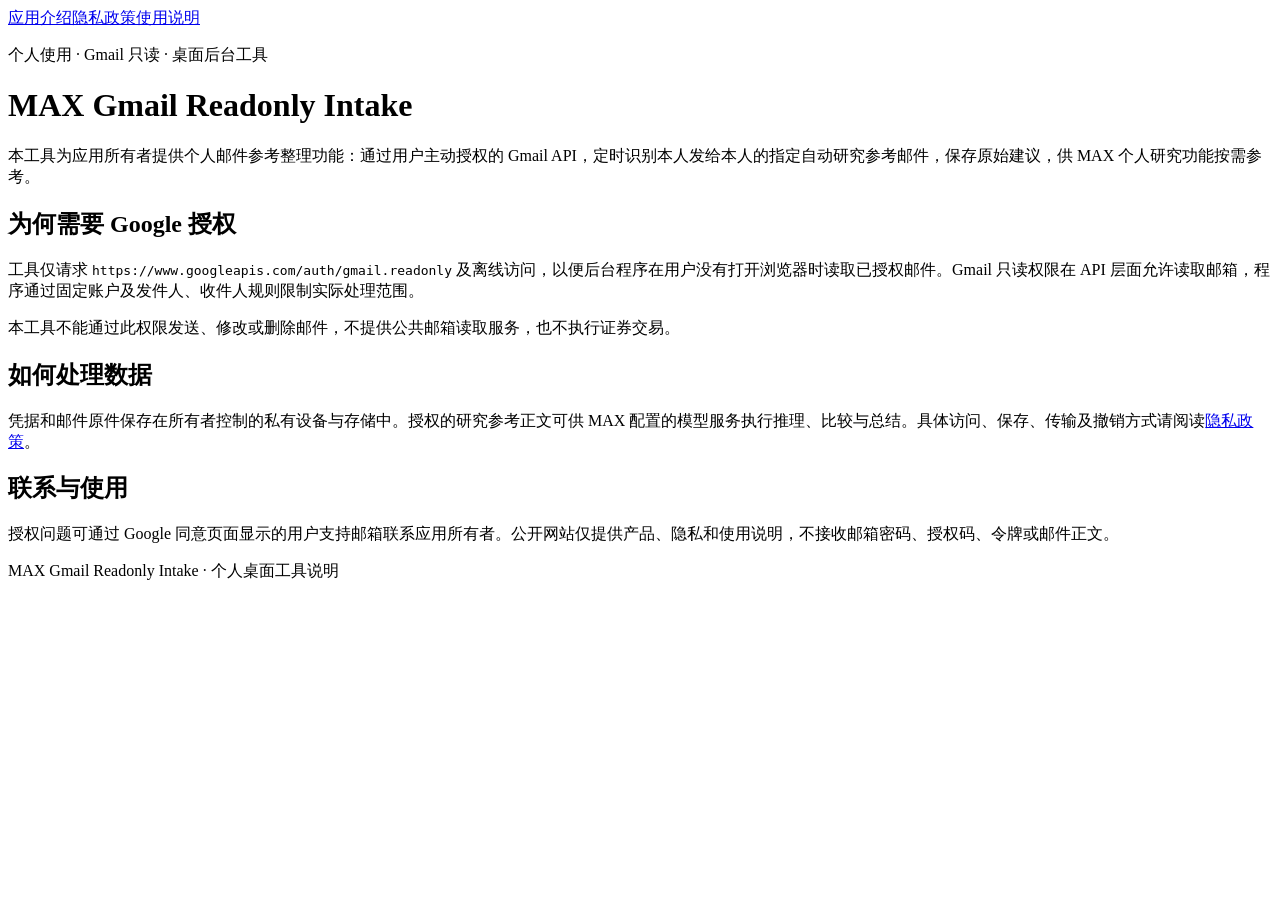
==== index.html @ 9c751a8e "Publish index.html for personal mail OAuth information" ====
<!doctype html>
<html lang="zh-CN"><head><meta charset="utf-8"><meta name="viewport" content="width=device-width,initial-scale=1"><title>MAX Gmail Readonly Intake</title><meta name="description" content="MAX Gmail Readonly Intake 个人只读邮件工具的用途、隐私政策与使用说明。"><link rel="stylesheet" href="style.css"></head><body><main><nav aria-label="页面导航"><a href="index.html">应用介绍</a><a href="privacy.html">隐私政策</a><a href="terms.html">使用说明</a></nav><p class="eyebrow">个人使用 · Gmail 只读 · 桌面后台工具</p><h1>MAX Gmail Readonly Intake</h1><p>本工具为应用所有者提供个人邮件参考整理功能：通过用户主动授权的 Gmail API，定时识别本人发给本人的指定自动研究参考邮件，保存原始建议，供 MAX 个人研究功能按需参考。</p><h2>为何需要 Google 授权</h2><p>工具仅请求 <code>https://www.googleapis.com/auth/gmail.readonly</code> 及离线访问，以便后台程序在用户没有打开浏览器时读取已授权邮件。Gmail 只读权限在 API 层面允许读取邮箱，程序通过固定账户及发件人、收件人规则限制实际处理范围。</p><p>本工具不能通过此权限发送、修改或删除邮件，不提供公共邮箱读取服务，也不执行证券交易。</p><h2>如何处理数据</h2><p>凭据和邮件原件保存在所有者控制的私有设备与存储中。授权的研究参考正文可供 MAX 配置的模型服务执行推理、比较与总结。具体访问、保存、传输及撤销方式请阅读<a href="privacy.html">隐私政策</a>。</p><h2>联系与使用</h2><p>授权问题可通过 Google 同意页面显示的用户支持邮箱联系应用所有者。公开网站仅提供产品、隐私和使用说明，不接收邮箱密码、授权码、令牌或邮件正文。</p><footer>MAX Gmail Readonly Intake · 个人桌面工具说明</footer></main></body></html>
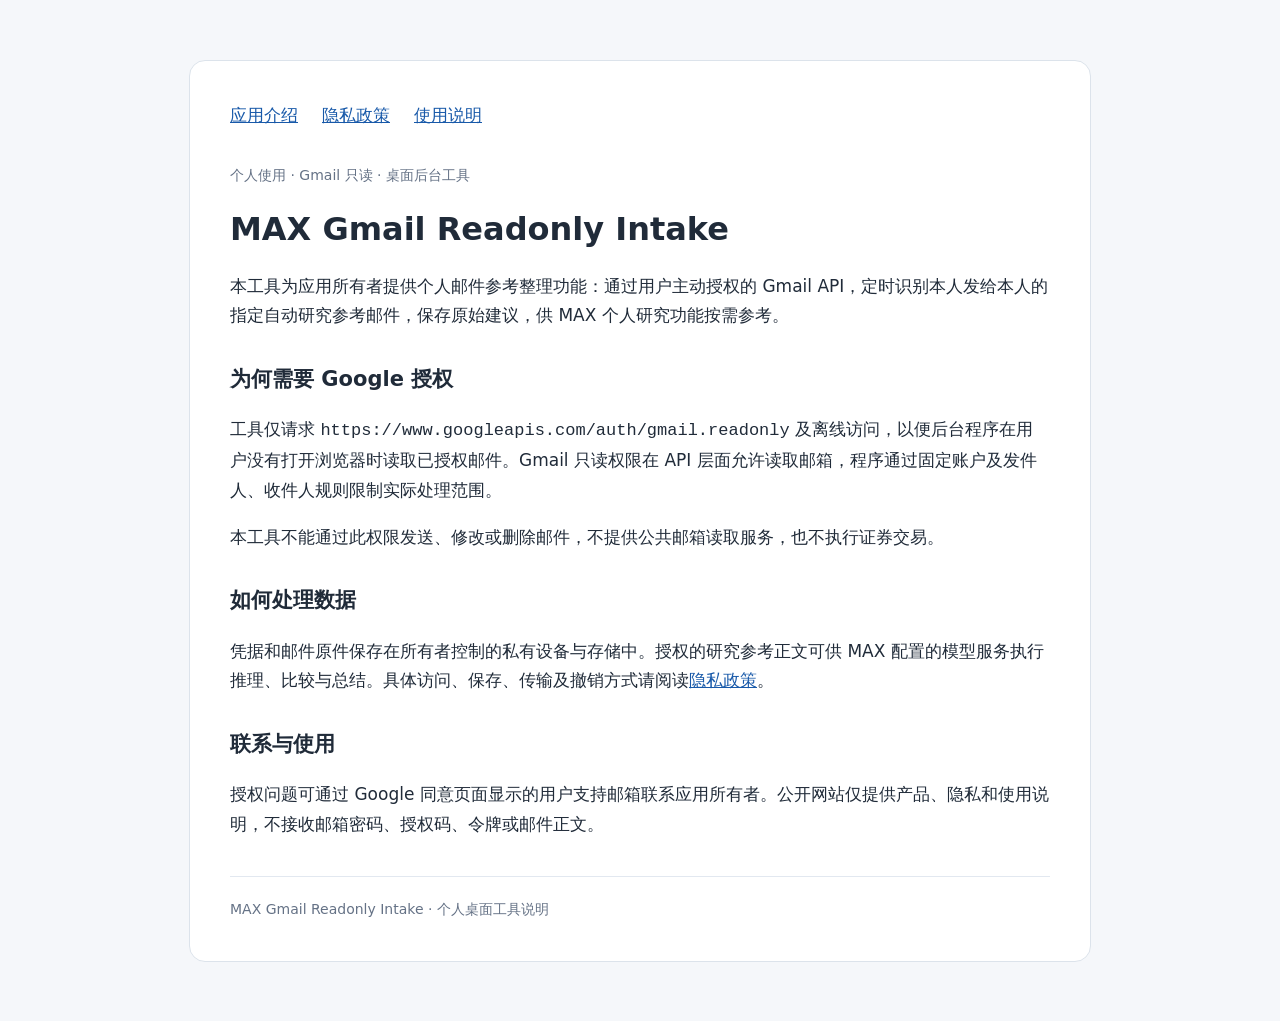
==== commit 12ef48f6: "Verify site ownership for Google OAuth application domain" ====
--- a/index.html
+++ b/index.html
@@ -1,2 +1,2 @@
 <!doctype html>
-<html lang="zh-CN"><head><meta charset="utf-8"><meta name="viewport" content="width=device-width,initial-scale=1"><title>MAX Gmail Readonly Intake</title><meta name="description" content="MAX Gmail Readonly Intake 个人只读邮件工具的用途、隐私政策与使用说明。"><link rel="stylesheet" href="style.css"></head><body><main><nav aria-label="页面导航"><a href="index.html">应用介绍</a><a href="privacy.html">隐私政策</a><a href="terms.html">使用说明</a></nav><p class="eyebrow">个人使用 · Gmail 只读 · 桌面后台工具</p><h1>MAX Gmail Readonly Intake</h1><p>本工具为应用所有者提供个人邮件参考整理功能：通过用户主动授权的 Gmail API，定时识别本人发给本人的指定自动研究参考邮件，保存原始建议，供 MAX 个人研究功能按需参考。</p><h2>为何需要 Google 授权</h2><p>工具仅请求 <code>https://www.googleapis.com/auth/gmail.readonly</code> 及离线访问，以便后台程序在用户没有打开浏览器时读取已授权邮件。Gmail 只读权限在 API 层面允许读取邮箱，程序通过固定账户及发件人、收件人规则限制实际处理范围。</p><p>本工具不能通过此权限发送、修改或删除邮件，不提供公共邮箱读取服务，也不执行证券交易。</p><h2>如何处理数据</h2><p>凭据和邮件原件保存在所有者控制的私有设备与存储中。授权的研究参考正文可供 MAX 配置的模型服务执行推理、比较与总结。具体访问、保存、传输及撤销方式请阅读<a href="privacy.html">隐私政策</a>。</p><h2>联系与使用</h2><p>授权问题可通过 Google 同意页面显示的用户支持邮箱联系应用所有者。公开网站仅提供产品、隐私和使用说明，不接收邮箱密码、授权码、令牌或邮件正文。</p><footer>MAX Gmail Readonly Intake · 个人桌面工具说明</footer></main></body></html>
+<html lang="zh-CN"><head><meta name="google-site-verification" content="N1Rurd7FrughZqT5VUWlLMLkwoqgz6qU3SFb2XH9d9k" /><meta charset="utf-8"><meta name="viewport" content="width=device-width,initial-scale=1"><title>MAX Gmail Readonly Intake</title><meta name="description" content="MAX Gmail Readonly Intake 个人只读邮件工具的用途、隐私政策与使用说明。"><link rel="stylesheet" href="style.css"></head><body><main><nav aria-label="页面导航"><a href="index.html">应用介绍</a><a href="privacy.html">隐私政策</a><a href="terms.html">使用说明</a></nav><p class="eyebrow">个人使用 · Gmail 只读 · 桌面后台工具</p><h1>MAX Gmail Readonly Intake</h1><p>本工具为应用所有者提供个人邮件参考整理功能：通过用户主动授权的 Gmail API，定时识别本人发给本人的指定自动研究参考邮件，保存原始建议，供 MAX 个人研究功能按需参考。</p><h2>为何需要 Google 授权</h2><p>工具仅请求 <code>https://www.googleapis.com/auth/gmail.readonly</code> 及离线访问，以便后台程序在用户没有打开浏览器时读取已授权邮件。Gmail 只读权限在 API 层面允许读取邮箱，程序通过固定账户及发件人、收件人规则限制实际处理范围。</p><p>本工具不能通过此权限发送、修改或删除邮件，不提供公共邮箱读取服务，也不执行证券交易。</p><h2>如何处理数据</h2><p>凭据和邮件原件保存在所有者控制的私有设备与存储中。授权的研究参考正文可供 MAX 配置的模型服务执行推理、比较与总结。具体访问、保存、传输及撤销方式请阅读<a href="privacy.html">隐私政策</a>。</p><h2>联系与使用</h2><p>授权问题可通过 Google 同意页面显示的用户支持邮箱联系应用所有者。公开网站仅提供产品、隐私和使用说明，不接收邮箱密码、授权码、令牌或邮件正文。</p><footer>MAX Gmail Readonly Intake · 个人桌面工具说明</footer></main></body></html>
--- a/style.css
+++ b/style.css
@@ -0,0 +1 @@
+body{margin:0;background:#f5f7fa;color:#202b39;font:17px/1.75 system-ui,-apple-system,sans-serif}main{max-width:820px;margin:60px auto;padding:40px;background:white;border:1px solid #dce3eb;border-radius:16px}nav{display:flex;gap:24px;flex-wrap:wrap;margin:0 0 32px}a{color:#1859a9}h1{font-size:32px;line-height:1.3}h2{font-size:21px;margin-top:30px}.eyebrow,footer{color:#657286;font-size:14px}footer{margin-top:36px;border-top:1px solid #e2e8f0;padding-top:20px}@media(max-width:650px){main{margin:16px;padding:24px}}
